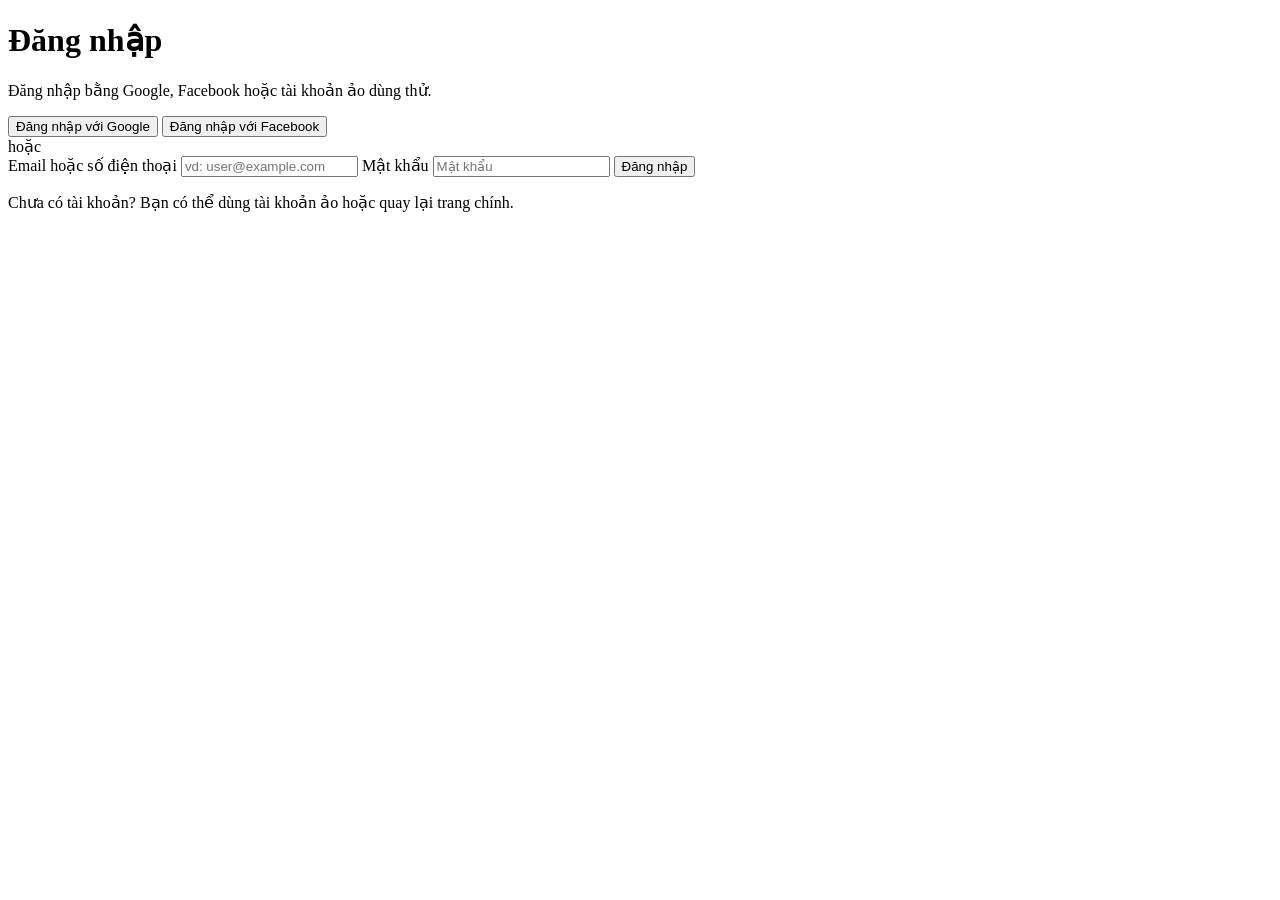
==== rental-house/login.html @ adc278b6 "Thêm chức năng quản lý nhà trọ" ====
<!DOCTYPE html>
<html lang="vi">
<head>
    <meta charset="UTF-8">
    <meta name="viewport" content="width=device-width, initial-scale=1.0">
    <title>Đăng nhập</title>
    <link rel="stylesheet" href="assets/css/style.css">
</head>
<body>
    <div class="page-container">
        <header>
            <h1>Đăng nhập</h1>
            <p>Đăng nhập bằng Google, Facebook hoặc tài khoản ảo dùng thử.</p>
        </header>

        <main>
            <section class="auth-card">
                <div class="social-login">
                    <button class="social-button google">Đăng nhập với Google</button>
                    <button class="social-button facebook">Đăng nhập với Facebook</button>
                </div>

                <div class="separator"><span>hoặc</span></div>

                <form class="login-form">
                    <label>
                        Email hoặc số điện thoại
                        <input type="text" placeholder="vd: user@example.com">
                    </label>
                    <label>
                        Mật khẩu
                        <input type="password" placeholder="Mật khẩu">
                    </label>
                    <button class="button primary" type="submit">Đăng nhập</button>
                </form>

                
            </section>
        </main>

        <footer>
            <p>Chưa có tài khoản? Bạn có thể dùng tài khoản ảo hoặc quay lại trang chính.</p>
        </footer>
    </div>
</body>
</html>
---- rental-house/assets/css/style.css ----
<!DOCTYPE html>
<html lang="en">
<head>
    <meta charset="UTF-8">
    <meta name="viewport" content="width=device-width, initial-scale=1.0">
    <title>Rental House</title>
    <link rel="stylesheet" href="assets/css/style.css">
</head>
<body>
    <div class="page-container">
        <header>
            <div class="top-actions">
                <a class="button secondary" href="login.html">Đăng nhập</a>
            </div>
            <h1>Rental House</h1>
            <p>Chọn một phòng để xem chi tiết và đặt ngay.</p>

            <div class="nav-toolbar">
                <div class="filter-tabs">
                    <button class="tab active">Tất cả</button>
                    <button class="tab">Studio</button>
                    <button class="tab">Tiện nghi</button>
                    <button class="tab">Giá rẻ</button>
                </div>
                <div class="search-box">
                    <input type="search" placeholder="Tìm kiếm phòng...">
                    <button class="button primary" type="button">Tìm</button>
                </div>
            </div>
        </header>

        <main>
            <section class="house-list">
                <article class="card">
                    <h2>Phòng đầy đủ tiện nghi</h2>
                    <p>Phòng rộng 30m², có ban công, wifi miễn phí và bếp chung.</p>
                    <a class="button" href="room.html">Xem chi tiết</a>
                </article>

                <article class="card">
                    <h2>Studio cao cấp</h2>
                    <p>Phòng studio riêng với nhà vệ sinh trong phòng, gần trung tâm.</p>
                    <a class="button" href="room.html">Xem chi tiết</a>
                </article>
            </section>
        </main>

        <footer>
            <p>Nhà cho thuê dễ dàng, thuận tiện và nhanh chóng.</p>
        </footer>
    </div>
</body>
</html>
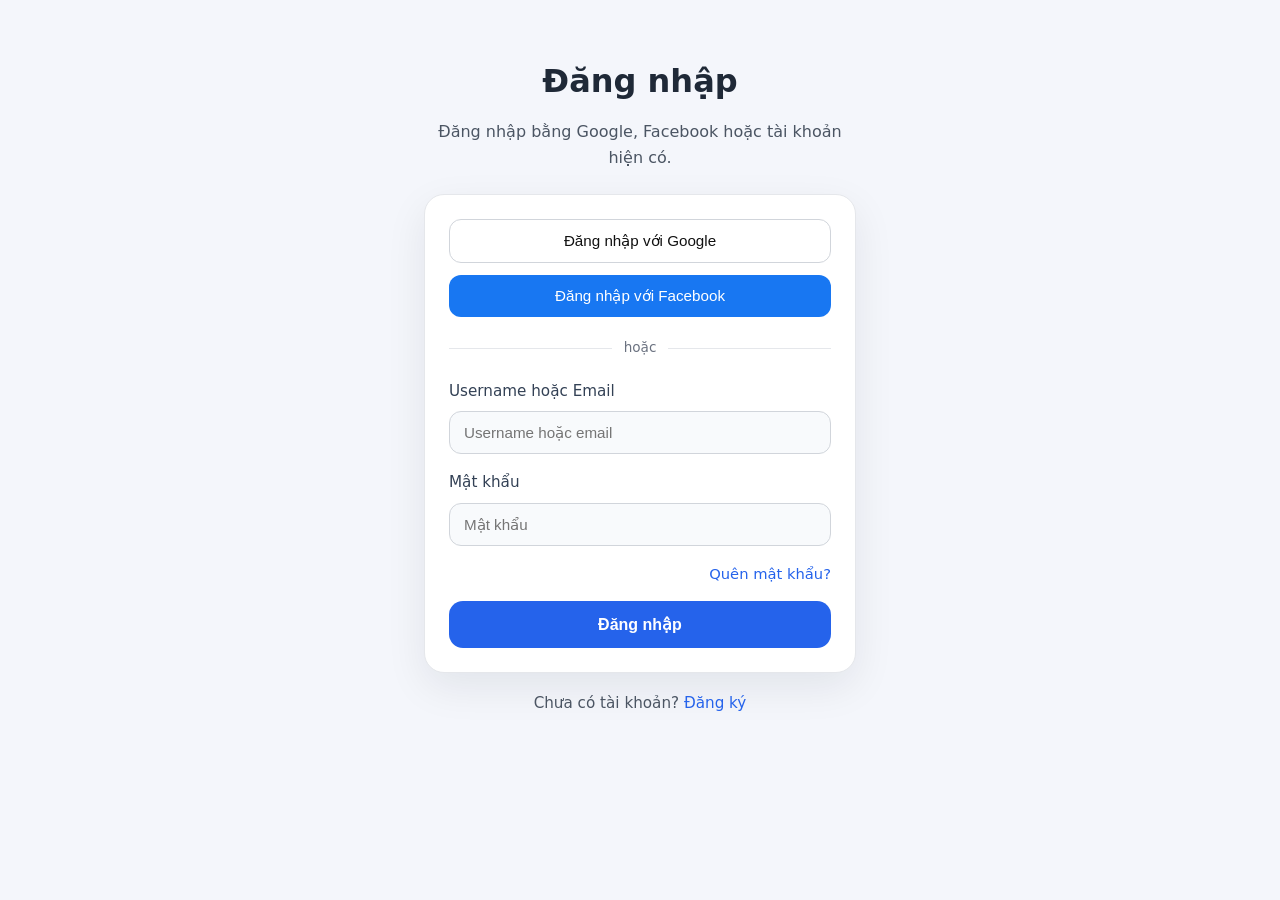
==== commit 16ffe058: "Cap nhat login register profile" ====
--- a/rental-house/login.html
+++ b/rental-house/login.html
@@ -1,4 +1,4 @@
-<!DOCTYPE html>
+﻿<!DOCTYPE html>
 <html lang="vi">
 <head>
     <meta charset="UTF-8">
@@ -10,7 +10,7 @@
     <div class="page-container">
         <header>
             <h1>Đăng nhập</h1>
-            <p>Đăng nhập bằng Google, Facebook hoặc tài khoản ảo dùng thử.</p>
+            <p>Đăng nhập bằng Google, Facebook hoặc tài khoản hiện có.</p>
         </header>
 
         <main>
@@ -23,24 +23,25 @@
                 <div class="separator"><span>hoặc</span></div>
 
                 <form class="login-form">
-                    <label>
-                        Email hoặc số điện thoại
-                        <input type="text" placeholder="vd: user@example.com">
+                    <label class="form-field">
+                        Username hoặc Email
+                        <input type="text" placeholder="Username hoặc email">
                     </label>
-                    <label>
+                    <label class="form-field">
                         Mật khẩu
                         <input type="password" placeholder="Mật khẩu">
                     </label>
+                    <div class="form-footer">
+                        <a class="text-link" href="#">Quên mật khẩu?</a>
+                    </div>
                     <button class="button primary" type="submit">Đăng nhập</button>
                 </form>
-
-                
             </section>
         </main>
 
         <footer>
-            <p>Chưa có tài khoản? Bạn có thể dùng tài khoản ảo hoặc quay lại trang chính.</p>
+            <p>Chưa có tài khoản? <a href="register.html">Đăng ký</a></p>
         </footer>
     </div>
 </body>
-</html>+</html>
--- a/rental-house/assets/css/style.css
+++ b/rental-house/assets/css/style.css
@@ -1,53 +1,212 @@
-<!DOCTYPE html>
-<html lang="en">
-<head>
-    <meta charset="UTF-8">
-    <meta name="viewport" content="width=device-width, initial-scale=1.0">
-    <title>Rental House</title>
-    <link rel="stylesheet" href="assets/css/style.css">
-</head>
-<body>
-    <div class="page-container">
-        <header>
-            <div class="top-actions">
-                <a class="button secondary" href="login.html">Đăng nhập</a>
-            </div>
-            <h1>Rental House</h1>
-            <p>Chọn một phòng để xem chi tiết và đặt ngay.</p>
-
-            <div class="nav-toolbar">
-                <div class="filter-tabs">
-                    <button class="tab active">Tất cả</button>
-                    <button class="tab">Studio</button>
-                    <button class="tab">Tiện nghi</button>
-                    <button class="tab">Giá rẻ</button>
-                </div>
-                <div class="search-box">
-                    <input type="search" placeholder="Tìm kiếm phòng...">
-                    <button class="button primary" type="button">Tìm</button>
-                </div>
-            </div>
-        </header>
-
-        <main>
-            <section class="house-list">
-                <article class="card">
-                    <h2>Phòng đầy đủ tiện nghi</h2>
-                    <p>Phòng rộng 30m², có ban công, wifi miễn phí và bếp chung.</p>
-                    <a class="button" href="room.html">Xem chi tiết</a>
-                </article>
-
-                <article class="card">
-                    <h2>Studio cao cấp</h2>
-                    <p>Phòng studio riêng với nhà vệ sinh trong phòng, gần trung tâm.</p>
-                    <a class="button" href="room.html">Xem chi tiết</a>
-                </article>
-            </section>
-        </main>
-
-        <footer>
-            <p>Nhà cho thuê dễ dàng, thuận tiện và nhanh chóng.</p>
-        </footer>
-    </div>
-</body>
-</html>+﻿* {
+    box-sizing: border-box;
+    margin: 0;
+    padding: 0;
+}
+
+body {
+    font-family: Inter, system-ui, sans-serif;
+    background: #f4f6fb;
+    color: #1f2937;
+    line-height: 1.6;
+}
+
+.page-container {
+    max-width: 480px;
+    margin: 32px auto;
+    padding: 24px;
+}
+
+header {
+    text-align: center;
+    margin-bottom: 24px;
+}
+
+h1 {
+    margin-bottom: 12px;
+    font-size: 2rem;
+}
+
+p {
+    color: #4b5563;
+}
+
+.auth-card,
+.profile-card {
+    background: #ffffff;
+    border: 1px solid #e5e7eb;
+    border-radius: 20px;
+    box-shadow: 0 14px 40px rgba(15, 23, 42, 0.08);
+    padding: 24px;
+}
+
+.social-login {
+    display: grid;
+    gap: 12px;
+    margin-bottom: 20px;
+}
+
+.social-button {
+    width: 100%;
+    padding: 12px 16px;
+    border: none;
+    border-radius: 12px;
+    font-size: 0.95rem;
+    cursor: pointer;
+}
+
+.social-button.google {
+    background: #fff;
+    color: #111;
+    border: 1px solid #d1d5db;
+}
+
+.social-button.facebook {
+    background: #1877f2;
+    color: #fff;
+}
+
+.separator {
+    display: flex;
+    align-items: center;
+    gap: 12px;
+    margin: 20px 0;
+    color: #6b7280;
+    font-size: 0.85rem;
+}
+
+.separator::before,
+.separator::after {
+    content: "";
+    flex: 1;
+    height: 1px;
+    background: #e5e7eb;
+}
+
+.form-field {
+    display: block;
+    font-size: 0.95rem;
+    color: #334155;
+    margin-bottom: 16px;
+}
+
+.form-field input {
+    width: 100%;
+    margin-top: 8px;
+    padding: 12px 14px;
+    border: 1px solid #d1d5db;
+    border-radius: 12px;
+    background: #f8fafc;
+    font-size: 0.95rem;
+}
+
+.form-footer {
+    display: flex;
+    justify-content: flex-end;
+    margin-bottom: 16px;
+}
+
+.text-link {
+    color: #2563eb;
+    text-decoration: none;
+    font-size: 0.92rem;
+}
+
+.button {
+    display: inline-flex;
+    align-items: center;
+    justify-content: center;
+    width: 100%;
+    padding: 14px 16px;
+    border-radius: 14px;
+    border: none;
+    font-size: 1rem;
+    font-weight: 600;
+    cursor: pointer;
+    transition: transform 0.15s ease, box-shadow 0.15s ease;
+    background: #111827;
+    color: #fff;
+}
+
+.button.primary {
+    background: #2563eb;
+}
+
+.button.secondary {
+    background: #f8fafc;
+    color: #111827;
+    border: 1px solid #d1d5db;
+}
+
+.button.danger {
+    background: #dc2626;
+}
+
+.button:hover {
+    transform: translateY(-1px);
+}
+
+footer {
+    margin-top: 18px;
+    text-align: center;
+    font-size: 0.95rem;
+}
+
+footer a {
+    color: #2563eb;
+    text-decoration: none;
+}
+
+.profile-header {
+    display: flex;
+    align-items: center;
+    gap: 16px;
+    margin-bottom: 24px;
+}
+
+.avatar-placeholder {
+    width: 72px;
+    height: 72px;
+    border-radius: 50%;
+    background: #e0e7ff;
+    color: #3730a3;
+    display: grid;
+    place-items: center;
+    font-size: 2rem;
+    font-weight: 700;
+}
+
+.profile-details {
+    display: grid;
+    gap: 12px;
+    margin-bottom: 24px;
+}
+
+.profile-row {
+    display: flex;
+    justify-content: space-between;
+    padding: 12px 16px;
+    background: #f8fafc;
+    border-radius: 14px;
+    color: #334155;
+}
+
+.profile-row span {
+    color: #6b7280;
+}
+
+.profile-actions {
+    display: grid;
+    gap: 12px;
+}
+
+@media (max-width: 540px) {
+    .page-container {
+        padding: 18px;
+    }
+
+    .auth-card,
+    .profile-card {
+        padding: 20px;
+    }
+}
